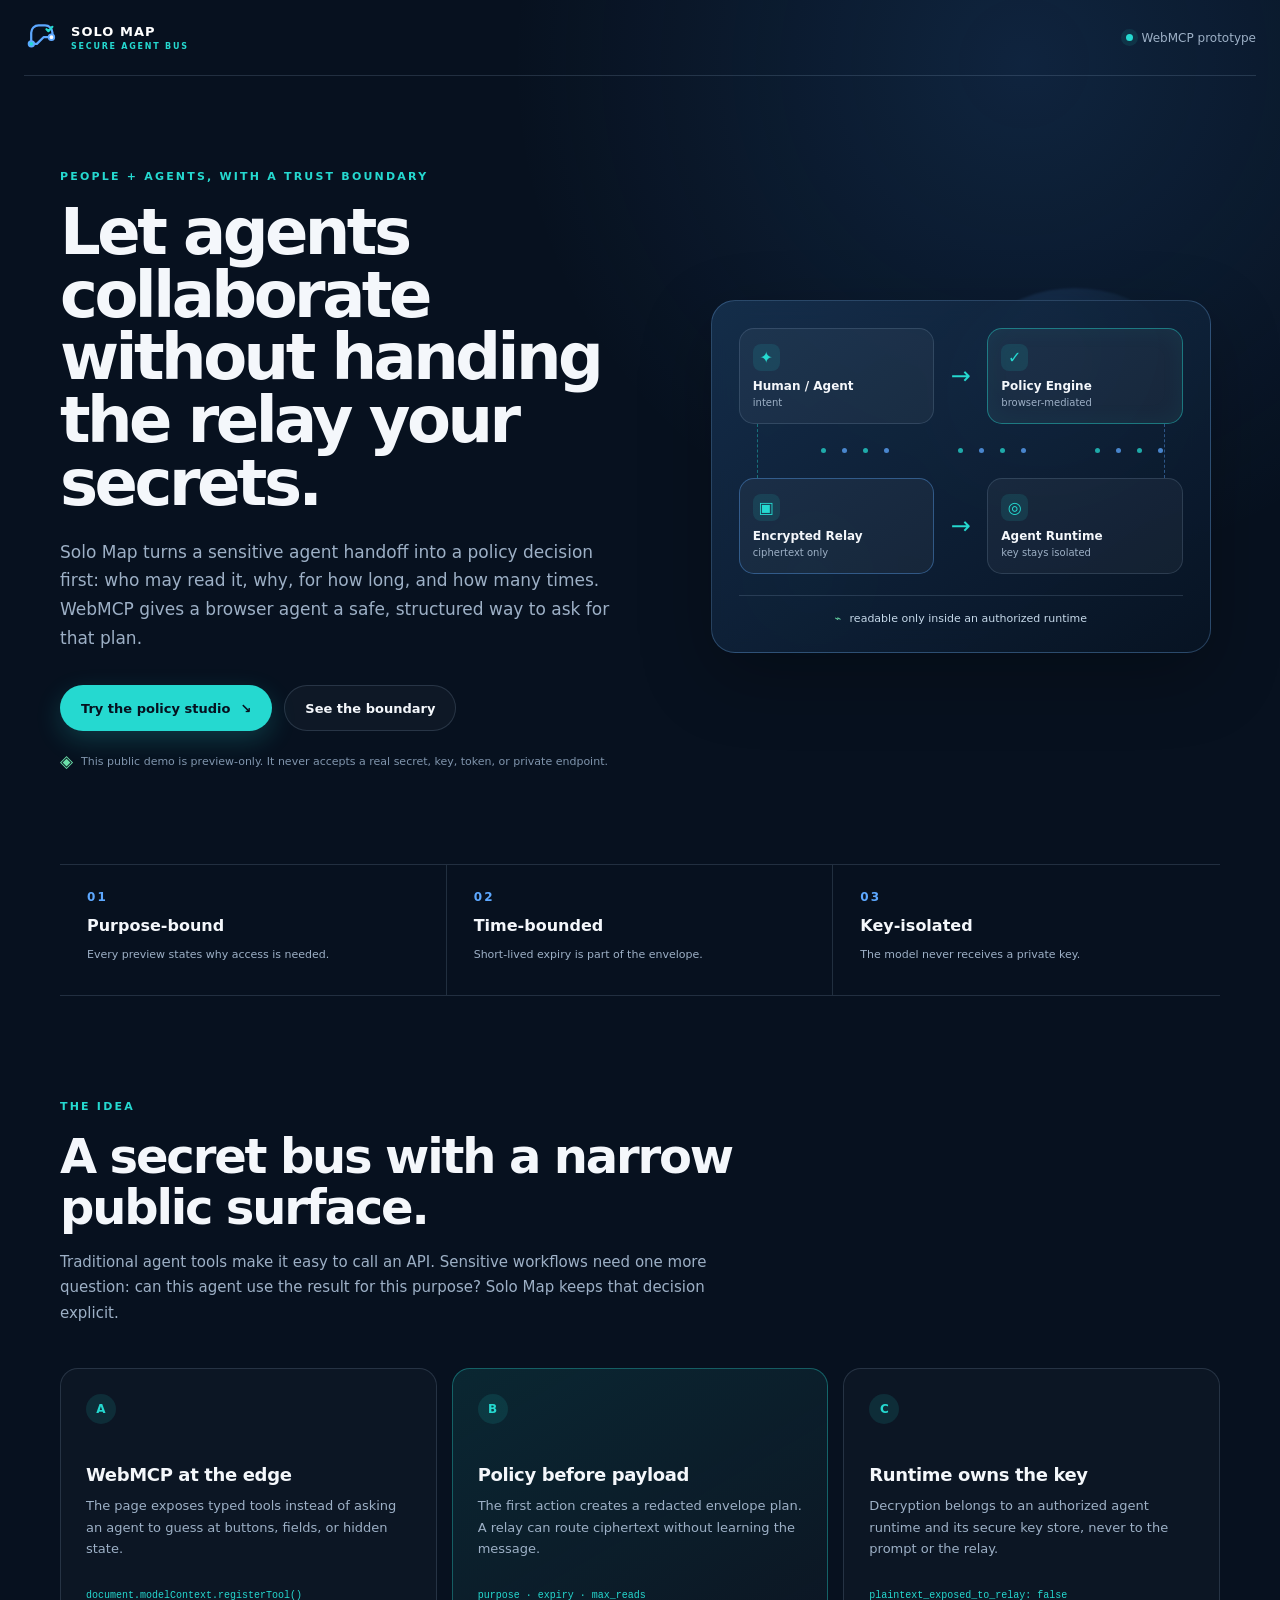
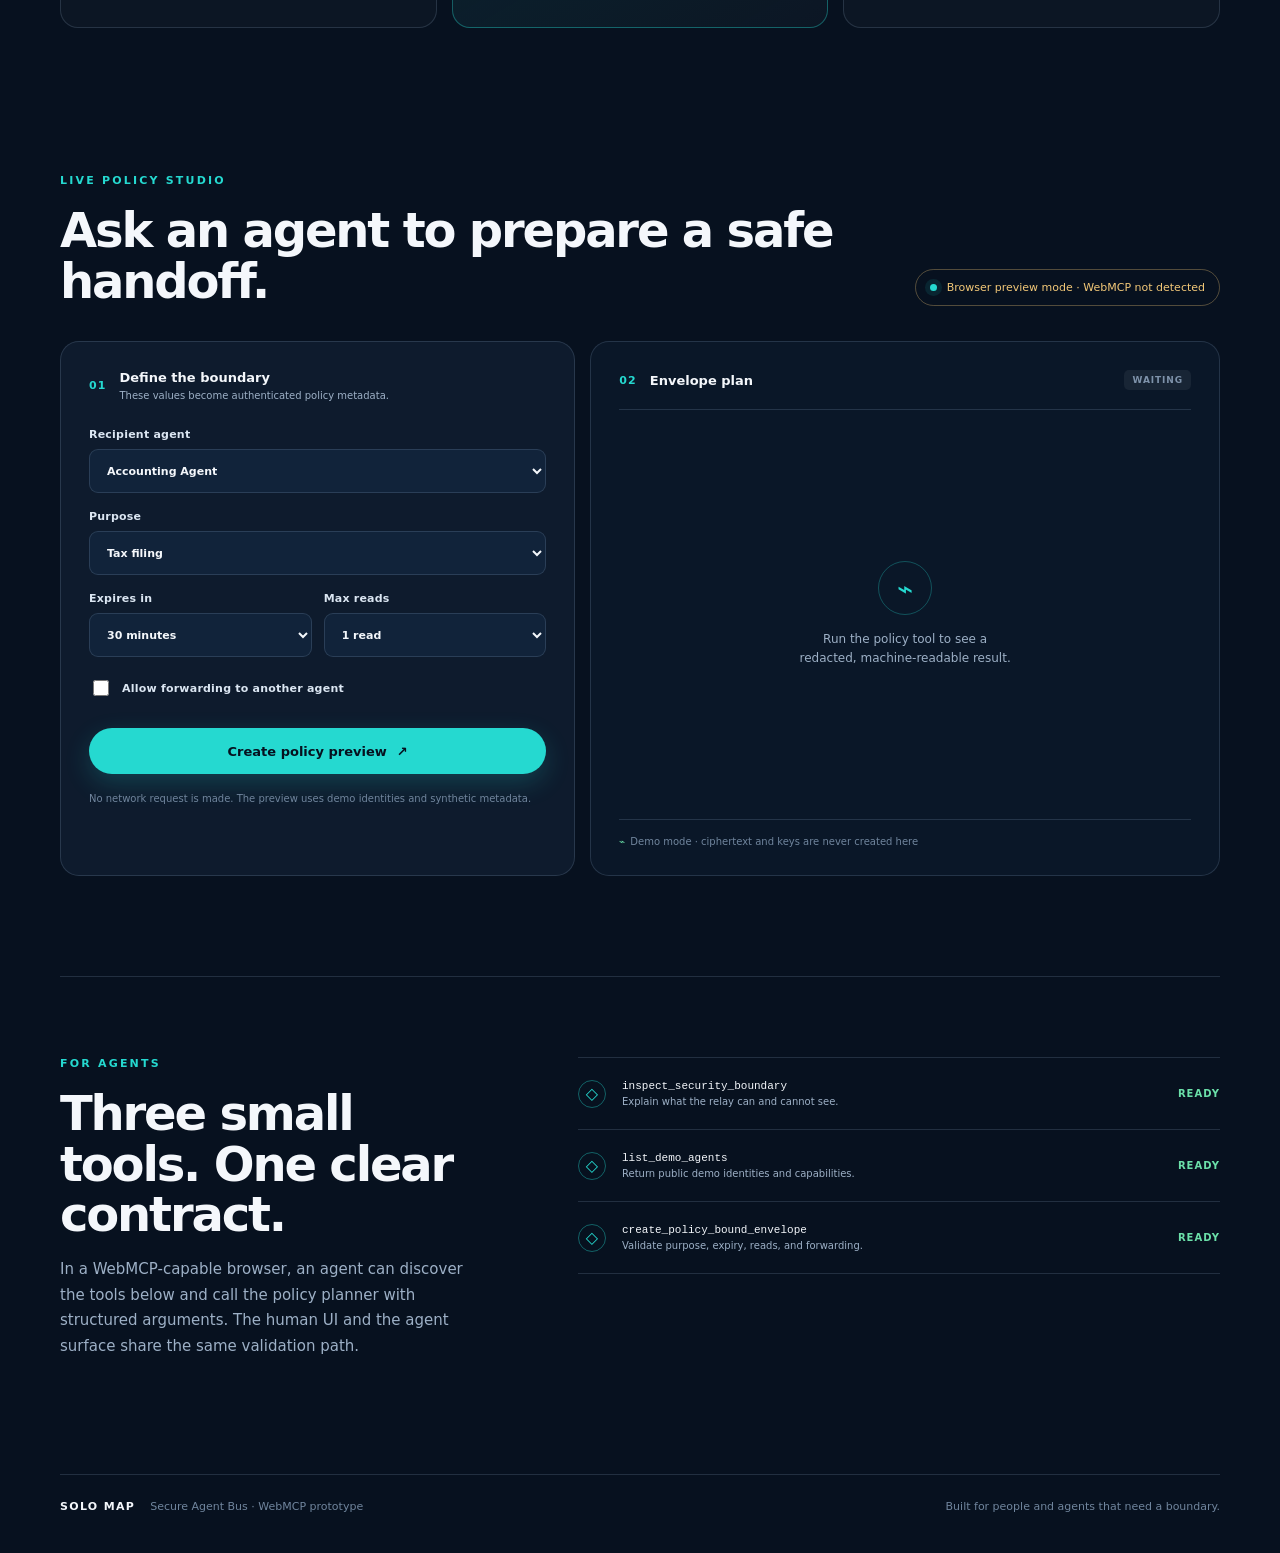
==== index.html @ 4ef4b0bc "Add public WebMCP secure agent bus demo" ====
<!doctype html>
<html lang="en">
  <head>
    <meta charset="utf-8">
    <meta name="viewport" content="width=device-width, initial-scale=1">
    <meta name="description" content="Solo Map Secure Agent Bus: a WebMCP demo for policy-bound agent handoffs.">
    <meta name="theme-color" content="#07111f">
    <meta http-equiv="Content-Security-Policy" content="default-src 'self'; script-src 'self'; style-src 'self'; img-src 'self' data:; connect-src 'none'; base-uri 'none'; form-action 'none'">
    <title>Solo Map — Secure Agent Bus</title>
    <link rel="icon" href="favicon.svg" type="image/svg+xml">
    <link rel="stylesheet" href="styles.css">
    <script type="module" src="app.js"></script>
  </head>
  <body>
    <header class="topbar">
      <a class="brand" href="#top" aria-label="Solo Map home">
        <span class="brand-mark" aria-hidden="true">
          <svg viewBox="0 0 40 40" role="img">
            <path d="M8 26.5V14.2a8.2 8.2 0 0 1 8.2-8.2h7.2a8.2 8.2 0 0 1 8.2 8.2v3.1" fill="none" stroke="currentColor" stroke-width="2.5" stroke-linecap="round"/>
            <path d="M8.2 26.5h6.1l7.4-7.4h8.8" fill="none" stroke="currentColor" stroke-width="2.5" stroke-linecap="round" stroke-linejoin="round"/>
            <circle cx="8.2" cy="26.5" r="3.1" fill="#25d9d0" stroke="currentColor" stroke-width="2"/>
            <circle cx="30.5" cy="19.1" r="3.1" fill="#fff" stroke="currentColor" stroke-width="2"/>
            <path d="m25 10.3 2.1 2.1 4.4-4.8" fill="none" stroke="#25d9d0" stroke-width="2.5" stroke-linecap="round" stroke-linejoin="round"/>
          </svg>
        </span>
        <span>SOLO MAP <small>SECURE AGENT BUS</small></span>
      </a>
      <div class="topbar-meta"><span class="live-dot"></span> WebMCP prototype</div>
    </header>

    <main id="top">
      <section class="hero shell">
        <div class="hero-copy">
          <p class="eyebrow">PEOPLE + AGENTS, WITH A TRUST BOUNDARY</p>
          <h1>Let agents collaborate without handing the relay your secrets.</h1>
          <p class="lede">Solo Map turns a sensitive agent handoff into a policy decision first: who may read it, why, for how long, and how many times. WebMCP gives a browser agent a safe, structured way to ask for that plan.</p>
          <div class="hero-actions">
            <a class="button primary" href="#studio">Try the policy studio <span aria-hidden="true">↘</span></a>
            <a class="button quiet" href="#boundary">See the boundary</a>
          </div>
          <p class="hero-note"><span class="shield" aria-hidden="true">◈</span> This public demo is preview-only. It never accepts a real secret, key, token, or private endpoint.</p>
        </div>
        <div class="hero-art" aria-label="A diagram of a policy engine between an agent and an encrypted relay">
          <div class="orb orb-a"></div><div class="orb orb-b"></div>
          <div class="diagram-card">
            <div class="diagram-row">
              <div class="node human-node"><span class="node-icon">✦</span><strong>Human / Agent</strong><small>intent</small></div>
              <span class="arrow">→</span>
              <div class="node policy-node"><span class="node-icon">✓</span><strong>Policy Engine</strong><small>browser-mediated</small></div>
            </div>
            <div class="wire"><span></span><span></span><span></span></div>
            <div class="diagram-row">
              <div class="node relay-node"><span class="node-icon">▣</span><strong>Encrypted Relay</strong><small>ciphertext only</small></div>
              <span class="arrow">→</span>
              <div class="node agent-node"><span class="node-icon">◎</span><strong>Agent Runtime</strong><small>key stays isolated</small></div>
            </div>
            <div class="diagram-caption"><span class="lock">⌁</span> readable only inside an authorized runtime</div>
          </div>
        </div>
      </section>

      <section class="metrics shell" aria-label="Security properties">
        <div><strong>01</strong><span>Purpose-bound</span><small>Every preview states why access is needed.</small></div>
        <div><strong>02</strong><span>Time-bounded</span><small>Short-lived expiry is part of the envelope.</small></div>
        <div><strong>03</strong><span>Key-isolated</span><small>The model never receives a private key.</small></div>
      </section>

      <section class="boundary shell" id="boundary">
        <div class="section-heading">
          <p class="eyebrow">THE IDEA</p>
          <h2>A secret bus with a narrow public surface.</h2>
          <p>Traditional agent tools make it easy to call an API. Sensitive workflows need one more question: can this agent use the result for this purpose? Solo Map keeps that decision explicit.</p>
        </div>
        <div class="boundary-grid">
          <article class="feature-card"><span class="feature-number">A</span><h3>WebMCP at the edge</h3><p>The page exposes typed tools instead of asking an agent to guess at buttons, fields, or hidden state.</p><code>document.modelContext.registerTool()</code></article>
          <article class="feature-card accent"><span class="feature-number">B</span><h3>Policy before payload</h3><p>The first action creates a redacted envelope plan. A relay can route ciphertext without learning the message.</p><code>purpose · expiry · max_reads</code></article>
          <article class="feature-card"><span class="feature-number">C</span><h3>Runtime owns the key</h3><p>Decryption belongs to an authorized agent runtime and its secure key store, never to the prompt or the relay.</p><code>plaintext_exposed_to_relay: false</code></article>
        </div>
      </section>

      <section class="studio shell" id="studio">
        <div class="studio-heading">
          <div>
            <p class="eyebrow">LIVE POLICY STUDIO</p>
            <h2>Ask an agent to prepare a safe handoff.</h2>
          </div>
          <div class="mcp-status" id="mcp-status" role="status"><span class="status-dot"></span><span id="mcp-status-text">Checking WebMCP…</span></div>
        </div>
        <div class="studio-grid">
          <form class="policy-form" id="policy-form">
            <div class="form-intro"><span class="step">01</span><div><strong>Define the boundary</strong><small>These values become authenticated policy metadata.</small></div></div>
            <label>Recipient agent
              <select id="recipient" name="recipient">
                <option value="agent://demo/accounting">Accounting Agent</option>
                <option value="agent://demo/legal">Legal Agent</option>
                <option value="agent://demo/travel">Travel Agent</option>
              </select>
            </label>
            <label>Purpose
              <select id="purpose" name="purpose">
                <option value="tax-filing">Tax filing</option>
                <option value="contract-review">Contract review</option>
                <option value="travel-booking">Travel booking</option>
              </select>
            </label>
            <div class="form-split">
              <label>Expires in
                <select id="expires" name="expires_in_minutes"><option value="30">30 minutes</option><option value="60">1 hour</option><option value="240">4 hours</option></select>
              </label>
              <label>Max reads
                <select id="max-reads" name="max_reads"><option value="1">1 read</option><option value="2">2 reads</option><option value="5">5 reads</option></select>
              </label>
            </div>
            <label class="checkbox-label"><input id="allow-forwarding" type="checkbox"><span>Allow forwarding to another agent</span></label>
            <button class="button primary full" type="submit">Create policy preview <span aria-hidden="true">↗</span></button>
            <p class="form-footnote">No network request is made. The preview uses demo identities and synthetic metadata.</p>
          </form>

          <div class="preview-panel" aria-live="polite">
            <div class="preview-header"><div><span class="step">02</span><strong>Envelope plan</strong></div><span class="preview-badge" id="preview-badge">WAITING</span></div>
            <div class="preview-empty" id="preview-empty"><div class="empty-icon">⌁</div><p>Run the policy tool to see a redacted, machine-readable result.</p></div>
            <pre class="json-preview hidden" id="json-preview"></pre>
            <div class="preview-footer"><span class="lock">⌁</span><span>Demo mode · ciphertext and keys are never created here</span></div>
          </div>
        </div>
      </section>

      <section class="agent-surface shell">
        <div class="agent-copy"><p class="eyebrow">FOR AGENTS</p><h2>Three small tools. One clear contract.</h2><p>In a WebMCP-capable browser, an agent can discover the tools below and call the policy planner with structured arguments. The human UI and the agent surface share the same validation path.</p></div>
        <div class="tool-list" id="tool-list">
          <div class="tool-row"><span class="tool-icon">◇</span><div><strong>inspect_security_boundary</strong><small>Explain what the relay can and cannot see.</small></div><span class="tool-state">ready</span></div>
          <div class="tool-row"><span class="tool-icon">◇</span><div><strong>list_demo_agents</strong><small>Return public demo identities and capabilities.</small></div><span class="tool-state">ready</span></div>
          <div class="tool-row"><span class="tool-icon">◇</span><div><strong>create_policy_bound_envelope</strong><small>Validate purpose, expiry, reads, and forwarding.</small></div><span class="tool-state">ready</span></div>
        </div>
      </section>
    </main>

    <footer class="footer shell"><div><span class="brand-text">SOLO MAP</span><span class="footer-muted">Secure Agent Bus · WebMCP prototype</span></div><div class="footer-muted">Built for people and agents that need a boundary.</div></footer>
  </body>
</html>
---- styles.css ----
:root {
  --bg: #07111f;
  --panel: #0e1b2d;
  --panel-2: #11233a;
  --line: rgba(173, 205, 232, .16);
  --text: #f4f7fb;
  --muted: #9db0c6;
  --blue: #5da8ff;
  --cyan: #25d9d0;
  --green: #6be0a9;
  --shadow: 0 24px 70px rgba(0, 0, 0, .26);
  font-family: Inter, ui-sans-serif, system-ui, -apple-system, BlinkMacSystemFont, "Segoe UI", sans-serif;
  color: var(--text);
  background: var(--bg);
  font-synthesis: none;
}

* { box-sizing: border-box; }
html { scroll-behavior: auto; }
body { margin: 0; min-width: 320px; background: radial-gradient(circle at 80% 2%, rgba(55, 130, 216, .17), transparent 32rem), var(--bg); }
a { color: inherit; text-decoration: none; }
button, select { font: inherit; }
.shell { width: min(1160px, calc(100% - 48px)); margin-inline: auto; }

.topbar { height: 76px; width: min(1240px, calc(100% - 48px)); margin: auto; display: flex; align-items: center; justify-content: space-between; border-bottom: 1px solid var(--line); }
.brand { display: flex; gap: 11px; align-items: center; color: #fff; font-size: 13px; font-weight: 800; letter-spacing: .08em; }
.brand small { display: block; color: var(--cyan); font-size: 8px; letter-spacing: .22em; margin-top: 3px; }
.brand-mark { width: 36px; height: 36px; color: var(--blue); }
.brand-mark svg { width: 100%; height: 100%; }
.topbar-meta { display: flex; gap: 9px; align-items: center; color: var(--muted); font-size: 12px; }
.live-dot, .status-dot { width: 7px; height: 7px; border-radius: 50%; background: var(--cyan); box-shadow: 0 0 0 5px rgba(37, 217, 208, .1); }

.hero { display: grid; grid-template-columns: 1.04fr .96fr; gap: 80px; align-items: center; padding-block: 94px 82px; }
.eyebrow { margin: 0 0 18px; color: var(--cyan); font-size: 11px; font-weight: 800; letter-spacing: .2em; }
h1, h2, h3, p { margin-top: 0; }
h1 { max-width: 680px; margin-bottom: 23px; font-size: clamp(42px, 5vw, 70px); line-height: .98; letter-spacing: -.055em; }
.lede { max-width: 610px; color: var(--muted); font-size: 17px; line-height: 1.7; }
.hero-actions { display: flex; flex-wrap: wrap; gap: 12px; margin: 32px 0 20px; }
.button { display: inline-flex; align-items: center; justify-content: center; gap: 10px; min-height: 46px; padding: 0 20px; border: 1px solid transparent; border-radius: 999px; cursor: pointer; font-size: 13px; font-weight: 800; transition: transform .2s, border-color .2s, background .2s; }
.button:hover { transform: translateY(-2px); }
.button.primary { color: #06111f; background: var(--cyan); box-shadow: 0 9px 26px rgba(37, 217, 208, .2); }
.button.primary:hover { background: #72e9dd; }
.button.quiet { border-color: var(--line); color: var(--text); background: rgba(255, 255, 255, .03); }
.hero-note { display: flex; align-items: center; gap: 8px; color: #8095ad; font-size: 11px; }
.shield { color: var(--green); font-size: 17px; }

.hero-art { position: relative; min-height: 390px; display: grid; place-items: center; }
.orb { position: absolute; border-radius: 50%; filter: blur(1px); opacity: .46; }
.orb-a { width: 270px; height: 270px; background: radial-gradient(circle at 38% 28%, rgba(93, 168, 255, .44), transparent 62%); top: 7px; right: 10px; }
.orb-b { width: 180px; height: 180px; background: radial-gradient(circle at 48% 50%, rgba(37, 217, 208, .22), transparent 65%); bottom: 4px; left: 22px; }
.diagram-card { position: relative; width: min(100%, 500px); padding: 27px; border: 1px solid rgba(120, 181, 240, .28); border-radius: 24px; background: linear-gradient(145deg, rgba(22, 48, 78, .9), rgba(8, 20, 36, .91)); box-shadow: var(--shadow); backdrop-filter: blur(12px); }
.diagram-row { display: grid; grid-template-columns: 1fr 27px 1fr; gap: 13px; align-items: center; }
.arrow { color: var(--cyan); text-align: center; font-size: 24px; }
.node { min-height: 94px; padding: 15px 13px; display: flex; flex-direction: column; justify-content: center; border: 1px solid var(--line); border-radius: 15px; background: rgba(255, 255, 255, .045); }
.node-icon { width: 27px; height: 27px; display: grid; place-items: center; margin-bottom: 8px; border-radius: 8px; color: var(--cyan); background: rgba(37, 217, 208, .12); }
.node strong { font-size: 12px; }
.node small { margin-top: 4px; color: var(--muted); font-size: 10px; }
.policy-node { border-color: rgba(37, 217, 208, .45); box-shadow: inset 0 0 24px rgba(37, 217, 208, .06); }
.relay-node { border-color: rgba(93, 168, 255, .38); }
.wire { display: flex; align-items: center; gap: 5px; height: 54px; margin-inline: 18px; border-left: 1px dashed rgba(37, 217, 208, .42); border-right: 1px dashed rgba(93, 168, 255, .42); }
.wire span { width: 5px; height: 5px; margin: auto; border-radius: 50%; background: var(--cyan); box-shadow: 21px 0 var(--blue), 42px 0 var(--cyan), 63px 0 var(--blue); opacity: .75; }
.diagram-caption { margin-top: 21px; padding-top: 16px; border-top: 1px solid var(--line); color: #c6d9ea; font-size: 11px; text-align: center; }
.lock { color: var(--green); margin-right: 5px; }

.metrics { display: grid; grid-template-columns: repeat(3, 1fr); border-top: 1px solid var(--line); border-bottom: 1px solid var(--line); }
.metrics > div { min-height: 130px; padding: 25px 27px; border-right: 1px solid var(--line); }
.metrics > div:last-child { border-right: 0; }
.metrics strong { display: block; margin-bottom: 12px; color: var(--blue); font-size: 12px; letter-spacing: .18em; }
.metrics span { display: block; margin-bottom: 8px; font-weight: 800; }
.metrics small { color: var(--muted); font-size: 11px; line-height: 1.5; }

.boundary { padding-block: 104px; }
.section-heading { max-width: 680px; }
h2 { margin-bottom: 18px; font-size: clamp(32px, 4vw, 48px); line-height: 1.05; letter-spacing: -.045em; }
.section-heading > p:last-child, .agent-copy > p:last-child { color: var(--muted); font-size: 15px; line-height: 1.7; }
.boundary-grid { display: grid; grid-template-columns: repeat(3, 1fr); gap: 15px; margin-top: 42px; }
.feature-card { min-height: 260px; padding: 25px; border: 1px solid var(--line); border-radius: 18px; background: rgba(255,255,255,.025); }
.feature-card.accent { background: linear-gradient(150deg, rgba(37,217,208,.11), rgba(255,255,255,.025)); border-color: rgba(37,217,208,.36); }
.feature-number { display: grid; width: 30px; height: 30px; place-items: center; margin-bottom: 40px; border-radius: 50%; color: var(--cyan); background: rgba(37,217,208,.12); font-size: 12px; font-weight: 800; }
.feature-card h3 { margin-bottom: 10px; font-size: 18px; letter-spacing: -.02em; }
.feature-card p { min-height: 75px; color: var(--muted); font-size: 13px; line-height: 1.65; }
.feature-card code { color: var(--cyan); font-family: ui-monospace, SFMono-Regular, Menlo, monospace; font-size: 10px; }

.studio { padding: 42px 0 100px; }
.studio-heading { display: flex; justify-content: space-between; align-items: end; gap: 30px; margin-bottom: 35px; }
.studio-heading h2 { margin-bottom: 0; }
.mcp-status { display: flex; align-items: center; gap: 10px; padding: 11px 14px; border: 1px solid var(--line); border-radius: 999px; color: var(--muted); font-size: 11px; white-space: nowrap; }
.mcp-status.ready { color: var(--green); border-color: rgba(107,224,169,.38); }
.mcp-status.fallback { color: #f2c878; border-color: rgba(242,200,120,.32); }
.studio-grid { display: grid; grid-template-columns: .9fr 1.1fr; gap: 15px; }
.policy-form, .preview-panel { min-height: 535px; padding: 28px; border: 1px solid var(--line); border-radius: 19px; background: var(--panel); }
.form-intro, .preview-header > div { display: flex; align-items: center; gap: 13px; margin-bottom: 27px; }
.step { color: var(--cyan); font-size: 11px; font-weight: 800; letter-spacing: .1em; }
.form-intro strong, .preview-header strong { display: block; font-size: 13px; }
.form-intro small { display: block; margin-top: 5px; color: var(--muted); font-size: 10px; }
.policy-form label { display: block; margin-bottom: 17px; color: #dbe6f2; font-size: 11px; font-weight: 700; letter-spacing: .02em; }
select { display: block; width: 100%; height: 44px; margin-top: 8px; padding: 0 13px; border: 1px solid var(--line); border-radius: 9px; color: var(--text); background: var(--panel-2); outline: none; }
select:focus { border-color: var(--cyan); box-shadow: 0 0 0 3px rgba(37,217,208,.1); }
.form-split { display: grid; grid-template-columns: 1fr 1fr; gap: 12px; }
.checkbox-label { display: flex !important; align-items: center; gap: 10px; margin-top: 3px; }
.checkbox-label input { width: 16px; height: 16px; accent-color: var(--cyan); }
.full { width: 100%; margin-top: 12px; }
.form-footnote { margin-top: 17px; color: #70859d; font-size: 10px; line-height: 1.55; }
.preview-panel { position: relative; display: flex; flex-direction: column; background: #0a1728; }
.preview-header { display: flex; justify-content: space-between; align-items: center; padding-bottom: 19px; border-bottom: 1px solid var(--line); }
.preview-header > div { margin: 0; }
.preview-badge { padding: 5px 8px; border-radius: 5px; color: #7e92aa; background: rgba(255,255,255,.06); font-size: 9px; font-weight: 800; letter-spacing: .1em; }
.preview-badge.active { color: var(--green); background: rgba(107,224,169,.12); }
.preview-empty { flex: 1; display: grid; place-content: center; justify-items: center; padding: 40px; color: var(--muted); text-align: center; }
.empty-icon { display: grid; width: 54px; height: 54px; place-items: center; margin-bottom: 15px; border: 1px solid rgba(37,217,208,.3); border-radius: 50%; color: var(--cyan); font-size: 27px; }
.preview-empty p { max-width: 220px; margin: 0; font-size: 12px; line-height: 1.6; }
.json-preview { flex: 1; overflow: auto; margin: 0; padding: 21px 0; color: #b8e9e0; font: 11px/1.8 ui-monospace, SFMono-Regular, Menlo, monospace; white-space: pre-wrap; }
.hidden { display: none; }
.preview-footer { padding-top: 16px; border-top: 1px solid var(--line); color: #70859d; font-size: 10px; }

.agent-surface { display: grid; grid-template-columns: .8fr 1.2fr; gap: 90px; padding-block: 80px 100px; border-top: 1px solid var(--line); }
.tool-list { border-top: 1px solid var(--line); }
.tool-row { min-height: 72px; display: grid; grid-template-columns: 32px 1fr auto; gap: 12px; align-items: center; border-bottom: 1px solid var(--line); }
.tool-icon { display: grid; width: 28px; height: 28px; place-items: center; border: 1px solid rgba(37,217,208,.4); border-radius: 50%; color: var(--cyan); }
.tool-row strong { display: block; font: 11px ui-monospace, SFMono-Regular, Menlo, monospace; }
.tool-row small { display: block; margin-top: 4px; color: var(--muted); font-size: 10px; }
.tool-state { color: var(--green); font-size: 10px; font-weight: 800; text-transform: uppercase; letter-spacing: .1em; }
.footer { display: flex; justify-content: space-between; gap: 20px; padding-block: 25px 40px; border-top: 1px solid var(--line); font-size: 11px; }
.brand-text { color: var(--text); font-weight: 800; letter-spacing: .12em; margin-right: 15px; }
.footer-muted { color: #70859d; }

@media (max-width: 850px) {
  .hero { grid-template-columns: 1fr; gap: 25px; padding-block: 70px 60px; }
  .hero-art { min-height: 320px; }
  .boundary-grid, .studio-grid, .agent-surface { grid-template-columns: 1fr; }
  .agent-surface { gap: 40px; }
  .studio-heading { align-items: start; flex-direction: column; }
}
@media (max-width: 560px) {
  .shell, .topbar { width: min(100% - 30px, 1160px); }
  .topbar-meta { display: none; }
  h1 { font-size: 42px; }
  .metrics { grid-template-columns: 1fr; }
  .metrics > div { border-right: 0; border-bottom: 1px solid var(--line); }
  .metrics > div:last-child { border-bottom: 0; }
  .diagram-card { padding: 16px; }
  .diagram-row { gap: 6px; }
  .node { padding: 11px 8px; }
  .node strong { font-size: 10px; }
  .node small { font-size: 8px; }
  .policy-form, .preview-panel { padding: 20px; }
  .footer { flex-direction: column; }
}
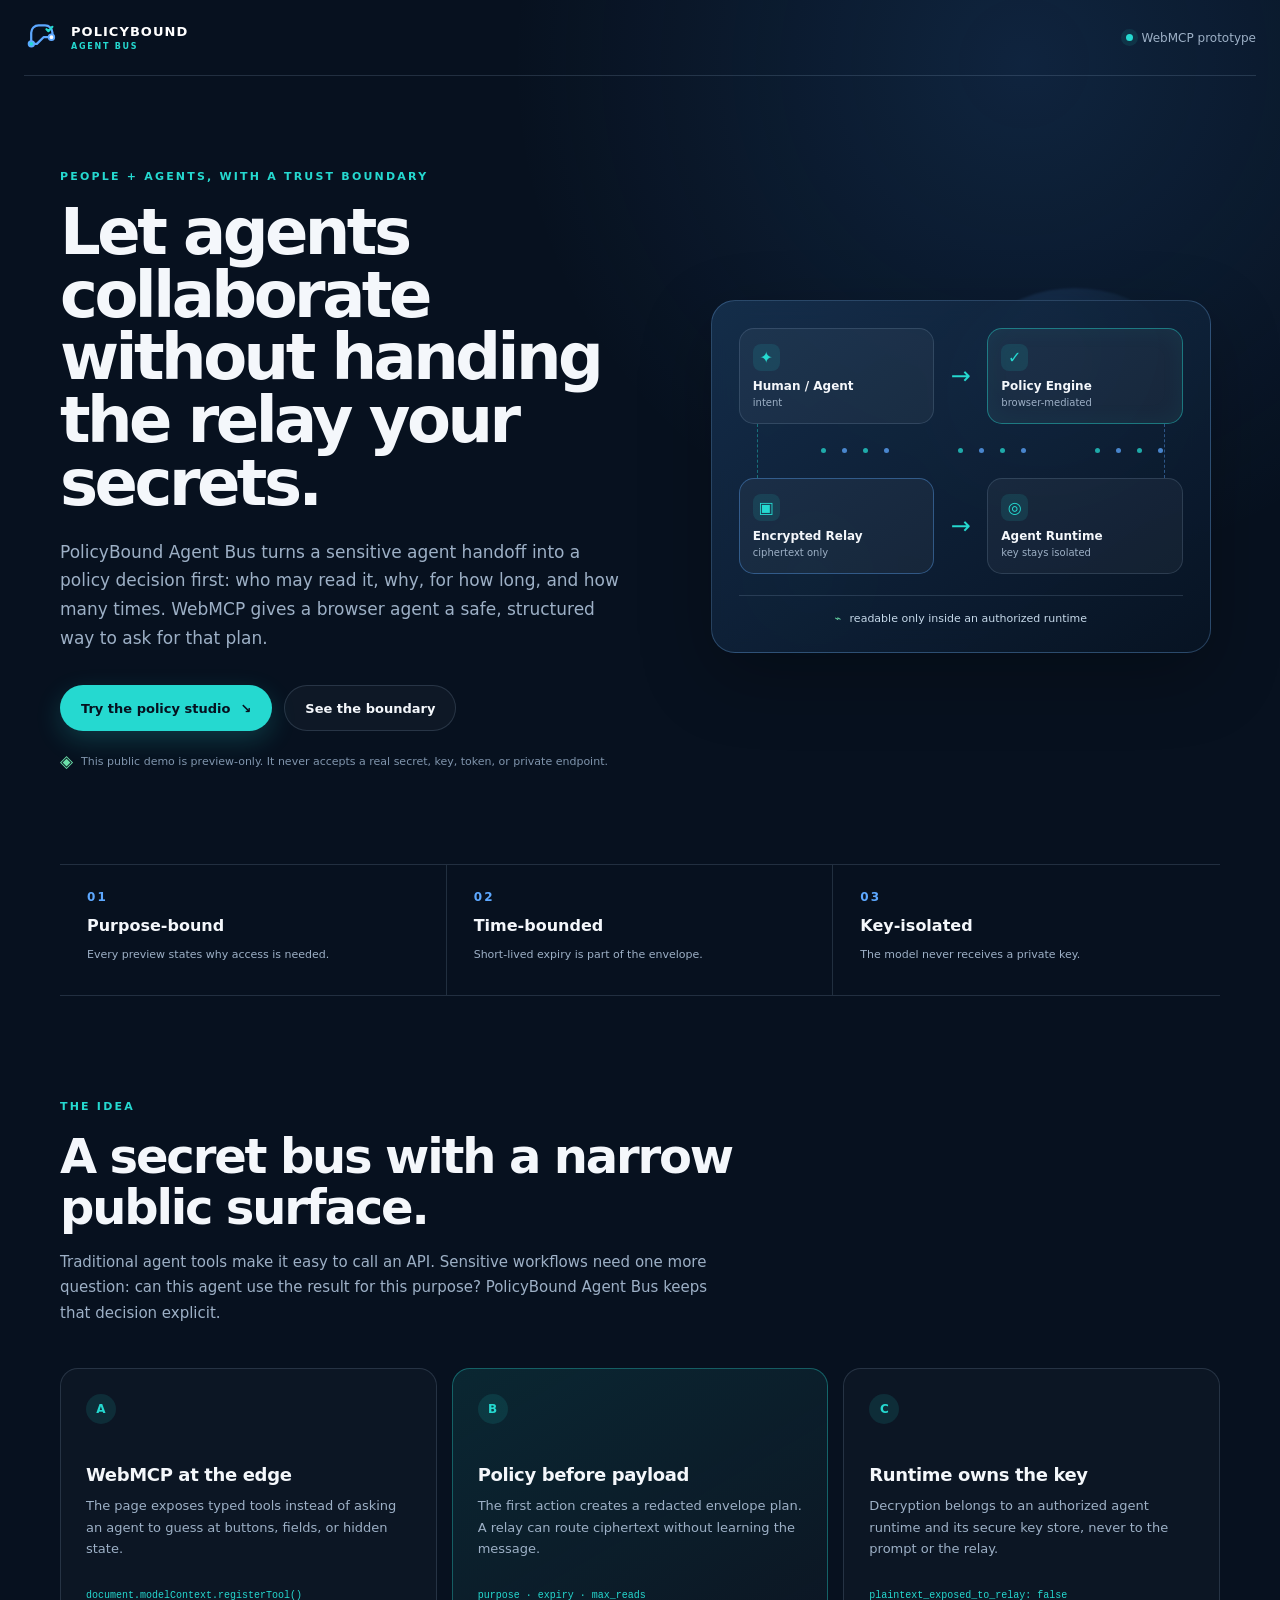
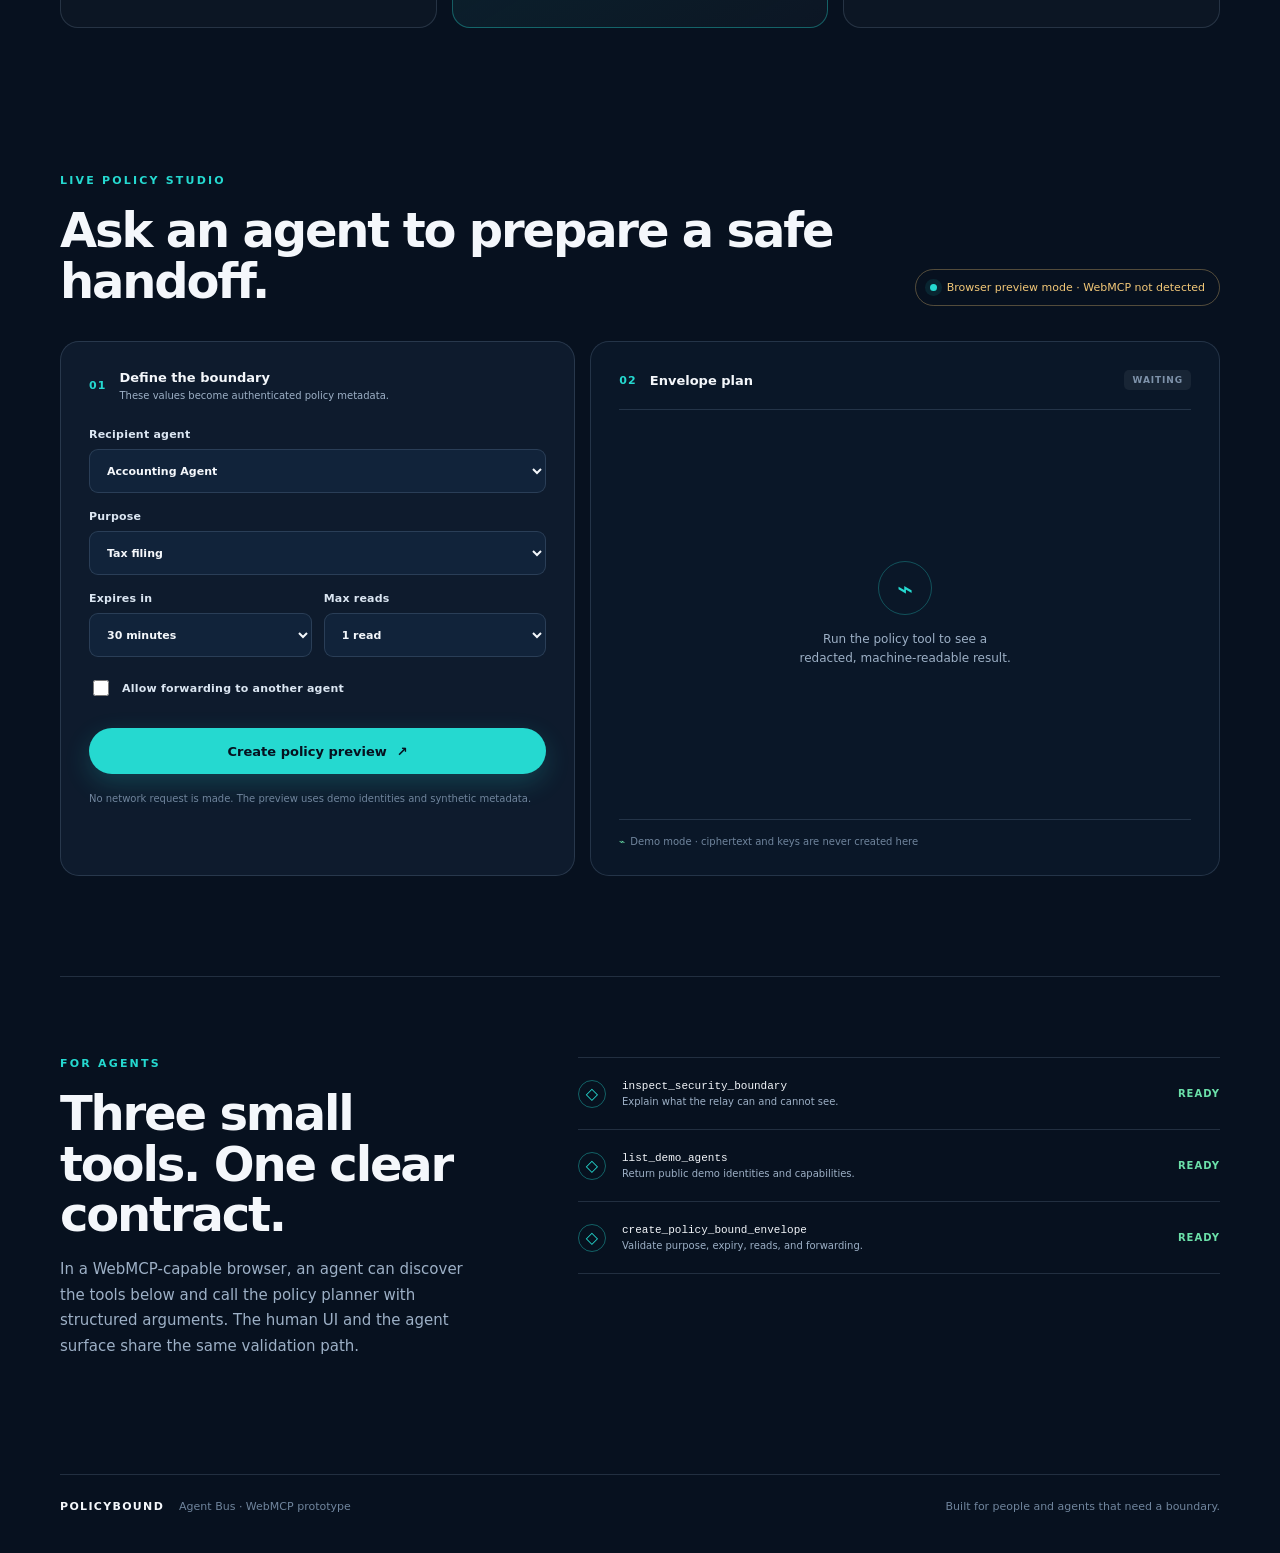
==== commit e219537c: "Rename public demo to PolicyBound Agent Bus" ====
--- a/index.html
+++ b/index.html
@@ -3,17 +3,17 @@
   <head>
     <meta charset="utf-8">
     <meta name="viewport" content="width=device-width, initial-scale=1">
-    <meta name="description" content="Solo Map Secure Agent Bus: a WebMCP demo for policy-bound agent handoffs.">
+    <meta name="description" content="PolicyBound Agent Bus: a WebMCP demo for policy-bound agent handoffs.">
     <meta name="theme-color" content="#07111f">
     <meta http-equiv="Content-Security-Policy" content="default-src 'self'; script-src 'self'; style-src 'self'; img-src 'self' data:; connect-src 'none'; base-uri 'none'; form-action 'none'">
-    <title>Solo Map — Secure Agent Bus</title>
+    <title>PolicyBound Agent Bus — WebMCP</title>
     <link rel="icon" href="favicon.svg" type="image/svg+xml">
     <link rel="stylesheet" href="styles.css">
     <script type="module" src="app.js"></script>
   </head>
   <body>
     <header class="topbar">
-      <a class="brand" href="#top" aria-label="Solo Map home">
+      <a class="brand" href="#top" aria-label="PolicyBound Agent Bus home">
         <span class="brand-mark" aria-hidden="true">
           <svg viewBox="0 0 40 40" role="img">
             <path d="M8 26.5V14.2a8.2 8.2 0 0 1 8.2-8.2h7.2a8.2 8.2 0 0 1 8.2 8.2v3.1" fill="none" stroke="currentColor" stroke-width="2.5" stroke-linecap="round"/>
@@ -23,7 +23,7 @@
             <path d="m25 10.3 2.1 2.1 4.4-4.8" fill="none" stroke="#25d9d0" stroke-width="2.5" stroke-linecap="round" stroke-linejoin="round"/>
           </svg>
         </span>
-        <span>SOLO MAP <small>SECURE AGENT BUS</small></span>
+        <span>POLICYBOUND <small>AGENT BUS</small></span>
       </a>
       <div class="topbar-meta"><span class="live-dot"></span> WebMCP prototype</div>
     </header>
@@ -33,7 +33,7 @@
         <div class="hero-copy">
           <p class="eyebrow">PEOPLE + AGENTS, WITH A TRUST BOUNDARY</p>
           <h1>Let agents collaborate without handing the relay your secrets.</h1>
-          <p class="lede">Solo Map turns a sensitive agent handoff into a policy decision first: who may read it, why, for how long, and how many times. WebMCP gives a browser agent a safe, structured way to ask for that plan.</p>
+          <p class="lede">PolicyBound Agent Bus turns a sensitive agent handoff into a policy decision first: who may read it, why, for how long, and how many times. WebMCP gives a browser agent a safe, structured way to ask for that plan.</p>
           <div class="hero-actions">
             <a class="button primary" href="#studio">Try the policy studio <span aria-hidden="true">↘</span></a>
             <a class="button quiet" href="#boundary">See the boundary</a>
@@ -69,7 +69,7 @@
         <div class="section-heading">
           <p class="eyebrow">THE IDEA</p>
           <h2>A secret bus with a narrow public surface.</h2>
-          <p>Traditional agent tools make it easy to call an API. Sensitive workflows need one more question: can this agent use the result for this purpose? Solo Map keeps that decision explicit.</p>
+          <p>Traditional agent tools make it easy to call an API. Sensitive workflows need one more question: can this agent use the result for this purpose? PolicyBound Agent Bus keeps that decision explicit.</p>
         </div>
         <div class="boundary-grid">
           <article class="feature-card"><span class="feature-number">A</span><h3>WebMCP at the edge</h3><p>The page exposes typed tools instead of asking an agent to guess at buttons, fields, or hidden state.</p><code>document.modelContext.registerTool()</code></article>
@@ -135,6 +135,6 @@
       </section>
     </main>
 
-    <footer class="footer shell"><div><span class="brand-text">SOLO MAP</span><span class="footer-muted">Secure Agent Bus · WebMCP prototype</span></div><div class="footer-muted">Built for people and agents that need a boundary.</div></footer>
+    <footer class="footer shell"><div><span class="brand-text">POLICYBOUND</span><span class="footer-muted">Agent Bus · WebMCP prototype</span></div><div class="footer-muted">Built for people and agents that need a boundary.</div></footer>
   </body>
 </html>
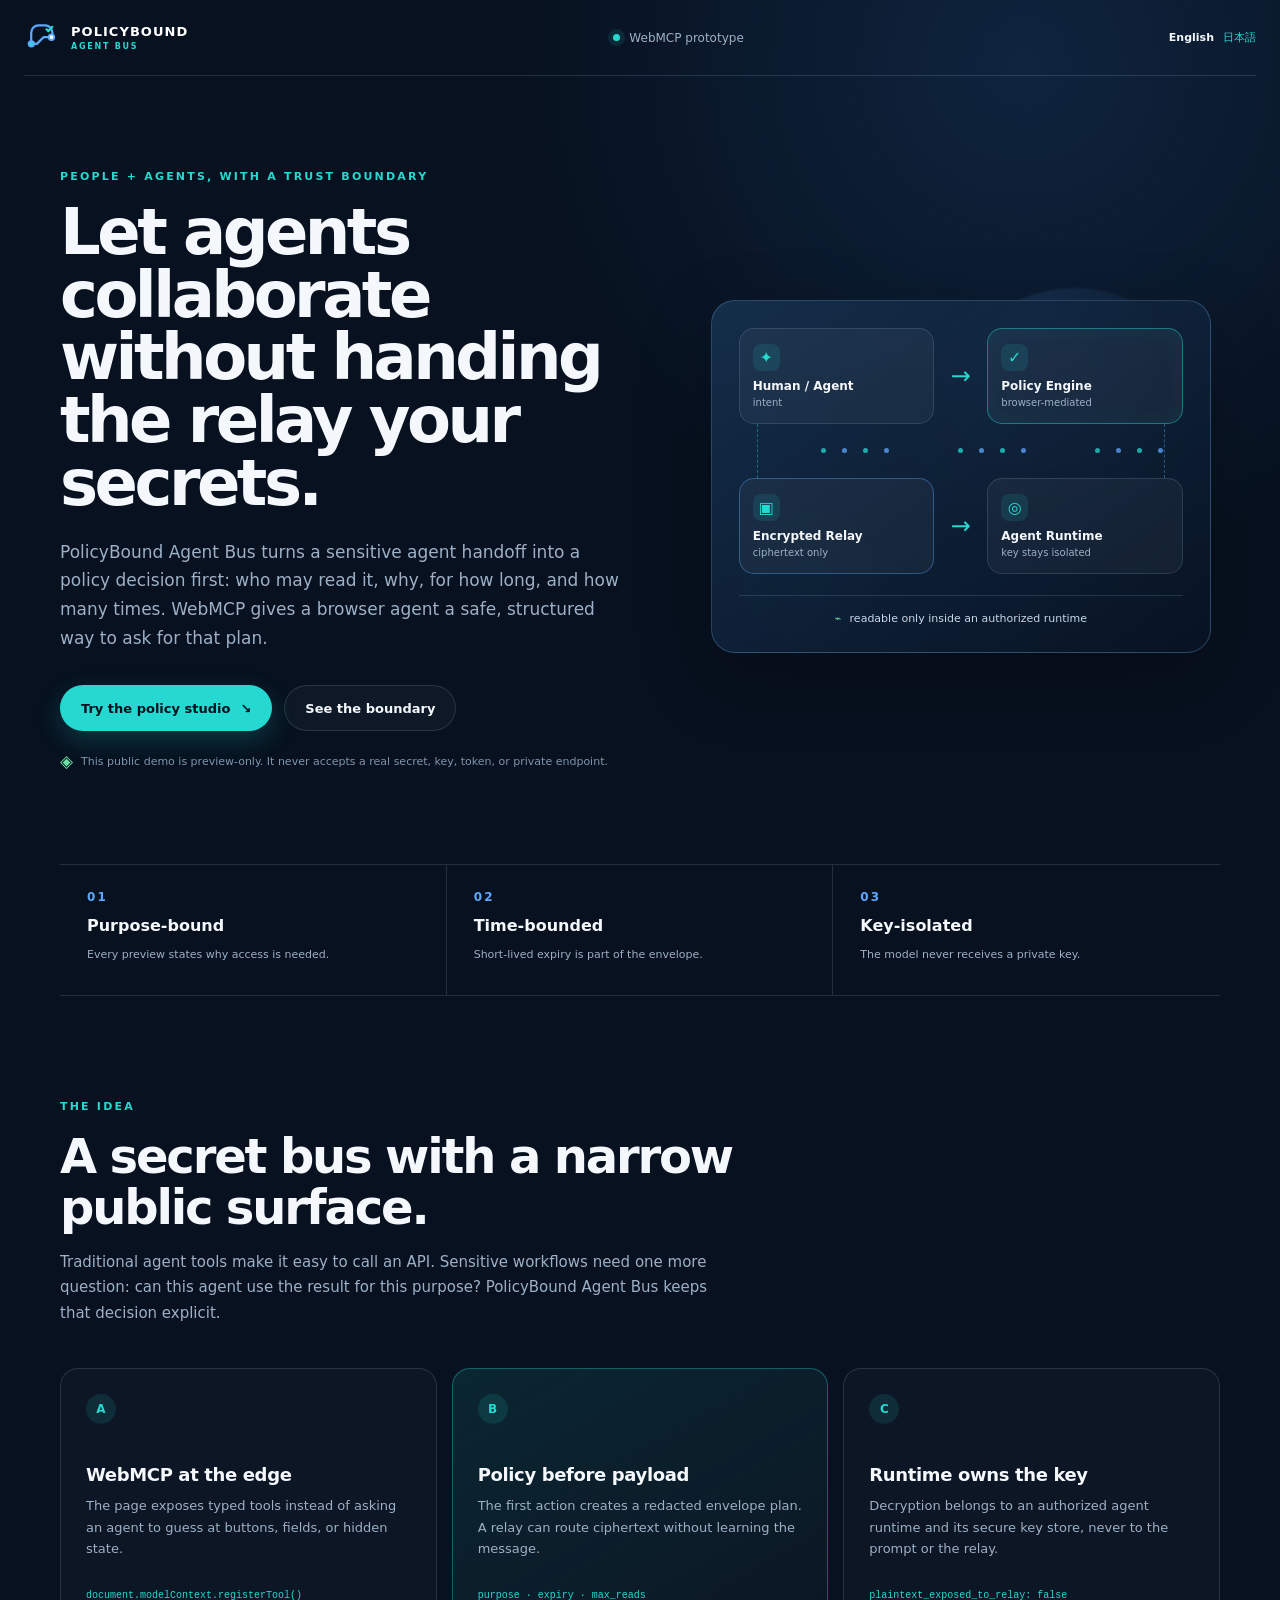
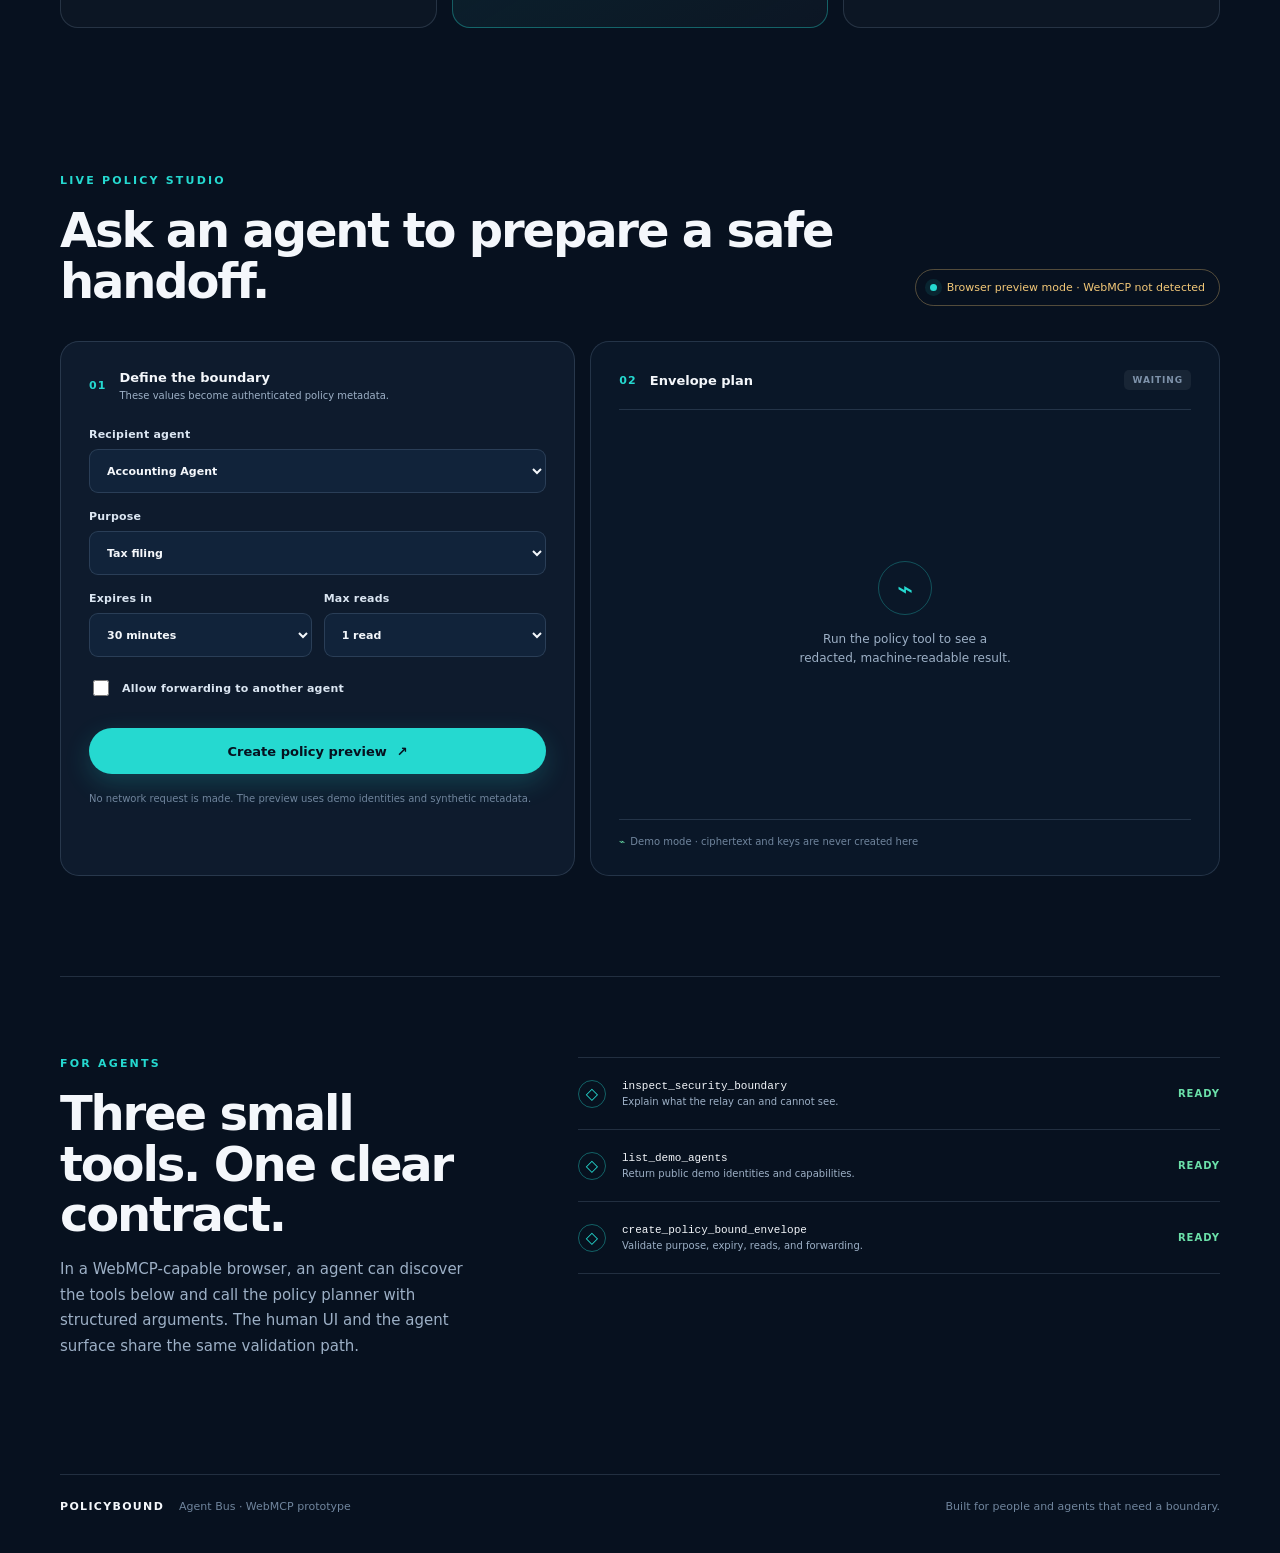
==== commit 9acbe7dc: "Add Japanese WebMCP demo page" ====
--- a/index.html
+++ b/index.html
@@ -6,6 +6,8 @@
     <meta name="description" content="PolicyBound Agent Bus: a WebMCP demo for policy-bound agent handoffs.">
     <meta name="theme-color" content="#07111f">
     <meta http-equiv="Content-Security-Policy" content="default-src 'self'; script-src 'self'; style-src 'self'; img-src 'self' data:; connect-src 'none'; base-uri 'none'; form-action 'none'">
+    <link rel="alternate" hreflang="en" href="./index.html">
+    <link rel="alternate" hreflang="ja" href="./ja.html">
     <title>PolicyBound Agent Bus — WebMCP</title>
     <link rel="icon" href="favicon.svg" type="image/svg+xml">
     <link rel="stylesheet" href="styles.css">
@@ -26,6 +28,7 @@
         <span>POLICYBOUND <small>AGENT BUS</small></span>
       </a>
       <div class="topbar-meta"><span class="live-dot"></span> WebMCP prototype</div>
+      <nav class="locale-switch" aria-label="Language"><span aria-current="page">English</span><a href="./ja.html" lang="ja">日本語</a></nav>
     </header>
 
     <main id="top">
--- a/styles.css
+++ b/styles.css
@@ -15,6 +15,9 @@
   font-synthesis: none;
 }
 
+html[lang="ja"] { font-family: Inter, "Hiragino Sans", "Yu Gothic", Meiryo, ui-sans-serif, system-ui, sans-serif; }
+html[lang="ja"] h1, html[lang="ja"] h2 { letter-spacing: -.025em; }
+
 * { box-sizing: border-box; }
 html { scroll-behavior: auto; }
 body { margin: 0; min-width: 320px; background: radial-gradient(circle at 80% 2%, rgba(55, 130, 216, .17), transparent 32rem), var(--bg); }
@@ -28,6 +31,9 @@
 .brand-mark { width: 36px; height: 36px; color: var(--blue); }
 .brand-mark svg { width: 100%; height: 100%; }
 .topbar-meta { display: flex; gap: 9px; align-items: center; color: var(--muted); font-size: 12px; }
+.locale-switch { display: flex; gap: 9px; align-items: center; color: var(--muted); font-size: 11px; white-space: nowrap; }
+.locale-switch a { color: var(--cyan); }
+.locale-switch span { color: var(--text); font-weight: 700; }
 .live-dot, .status-dot { width: 7px; height: 7px; border-radius: 50%; background: var(--cyan); box-shadow: 0 0 0 5px rgba(37, 217, 208, .1); }
 
 .hero { display: grid; grid-template-columns: 1.04fr .96fr; gap: 80px; align-items: center; padding-block: 94px 82px; }
